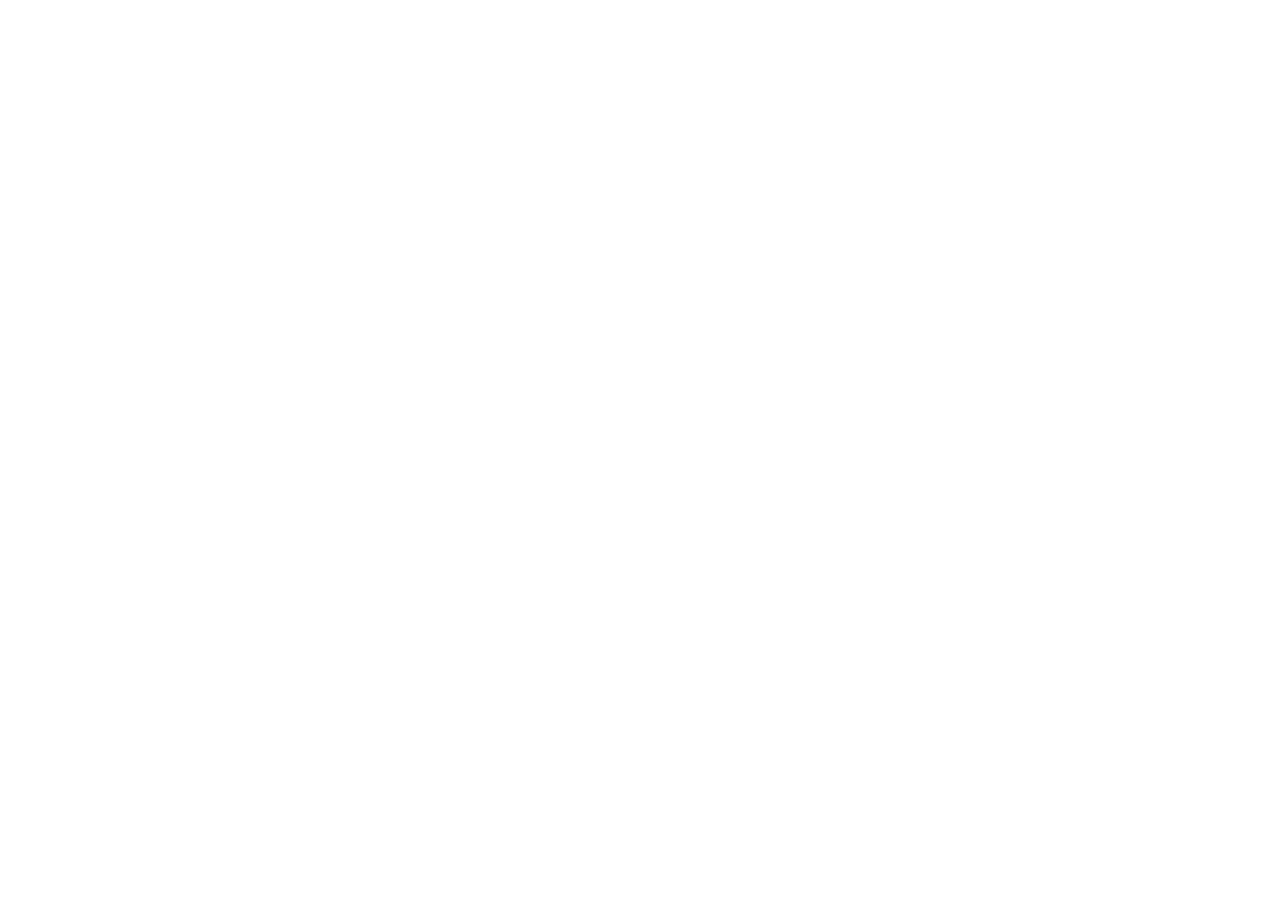
==== Produto/index.html @ 4fd7b770 "exercicios" ====
<!DOCTYPE html>
<html lang="en">
<head>
  <meta charset="UTF-8">
  <meta name="viewport" content="width=device-width, initial-scale=1.0">
  <link rel="icon" type="image/png" sizes="32x32" href="./images/favicon-32x32.png">
  <link rel="stylesheet" href="style.css">
  <title>Produto</title>
</head>
<body>
  <section id="card">
    <figure></figure>
  </section>
</body>
</html>
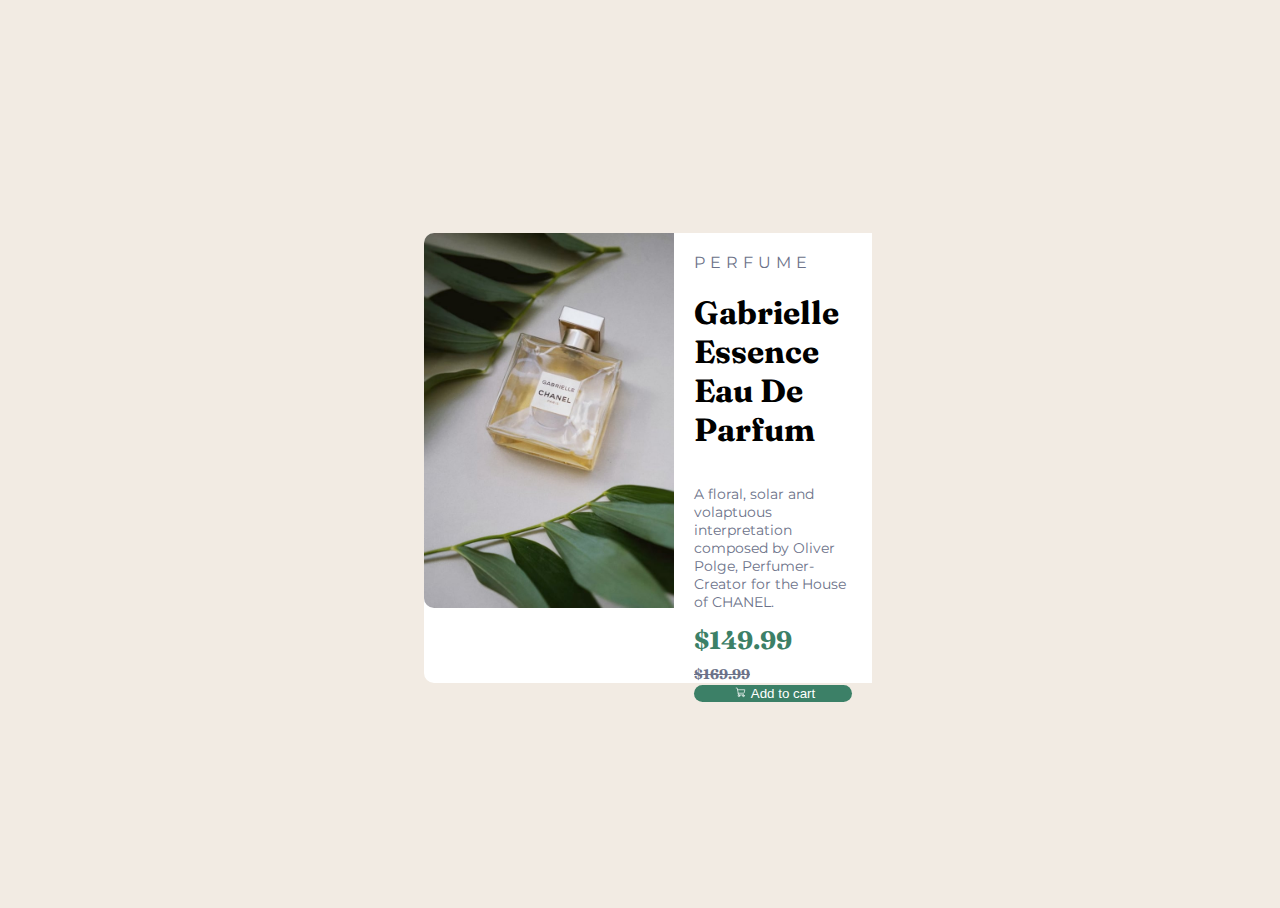
==== commit f774eee3: "produto" ====
--- a/Produto/index.html
+++ b/Produto/index.html
@@ -8,8 +8,20 @@
   <title>Produto</title>
 </head>
 <body>
-  <section id="card">
-    <figure></figure>
-  </section>
+  <div id="card">
+    <section id="Produto">
+      <figure>
+        <img src="images/image-product-desktop.jpg" alt="Perfume">
+      </figure>
+    </section>
+    <section id="descricao">
+      <header>perfume</header>
+      <h1>Gabrielle Essence Eau De Parfum</h1>
+      <p>A floral, solar and volaptuous interpretation composed by Oliver Polge, Perfumer-Creator for the House of CHANEL.</p>
+      <span id="desconto">$149.99 <span id="preco">$169.99</span></span>
+      <button><svg xmlns="http://www.w3.org/2000/svg" width="20" height="11" fill="#FFFFFF" viewBox="0 0 256 256"><rect width="256" height="256" fill="none"></rect><path d="M184,184H69.8L41.9,30.6A8,8,0,0,0,34.1,24H16" fill="none" stroke="#FFFFFF" stroke-linecap="round" stroke-linejoin="round" stroke-width="16"></path><circle cx="80" cy="204" r="20" fill="none" stroke="#FFFFFF" stroke-linecap="round" stroke-linejoin="round" stroke-width="16"></circle><circle cx="184" cy="204" r="20" fill="none" stroke="#FFFFFF" stroke-linecap="round" stroke-linejoin="round" stroke-width="16"></circle><path d="M62.5,144H188.1a15.9,15.9,0,0,0,15.7-13.1L216,64H48" fill="none" stroke="#FFFFFF" stroke-linecap="round" stroke-linejoin="round" stroke-width="16"></path></svg>Add to cart
+      </button>
+    </section>
+  </div>
 </body>
 </html>--- a/Produto/style.css
+++ b/Produto/style.css
@@ -0,0 +1,104 @@
+@import url('https://fonts.googleapis.com/css2?family=Fraunces:ital,opsz,wght@0,9..144,100;0,9..144,200;0,9..144,300;0,9..144,400;0,9..144,500;0,9..144,600;0,9..144,700;0,9..144,800;0,9..144,900;1,9..144,100;1,9..144,200;1,9..144,300;1,9..144,400;1,9..144,500;1,9..144,600;1,9..144,700;1,9..144,800;1,9..144,900&family=Montserrat:ital,wght@0,100;0,200;0,300;0,400;0,500;0,600;0,700;0,800;0,900;1,100;1,200;1,300;1,400;1,500;1,600;1,700;1,800;1,900&display=swap');
+
+html {
+    width: 100%;
+    height: 100%;
+}
+
+body {
+    background-color: hsl(30, 38%, 92%);
+    width: 100%;
+    height: 100%;
+    display: flex;
+    align-items: center;
+    justify-content: center;
+    font-family: 'Montserrat', sans-serif;
+}
+
+#card {
+    width: 35%;
+    height: 50%;
+    display: flex;
+    border-top-left-radius: 10px;
+    border-bottom-left-radius: 10px;
+    background-color: hsl(0, 0%, 100%);
+}
+
+figure {
+    margin: 0 auto;
+}
+
+img {
+    border-top-left-radius: 10px;
+    border-bottom-left-radius: 10px;
+    width: 250px;
+}
+
+#descricao {
+    margin: 20px 20px;
+    width: 50%;
+    display: flex;
+    flex-direction: column;
+    justify-content:space-around;
+}
+
+header {
+    text-transform: uppercase;
+    color: hsl(228, 12%, 48%);
+    letter-spacing: 5px;
+}
+
+h1 {
+    font-family: 'Fraunces', serif;
+    font-weight: 700;
+}
+
+p {
+    color: hsl(228, 12%, 48%);
+    font-size: 14px;
+}
+
+button {
+    border-radius: 10px;
+    border-style: none;
+    color: white;
+    height: 10%;
+    background-color: hsl(158, 36%, 37%);
+    transition: 0.5s;
+}
+
+button:hover {
+    opacity: 0.8;
+    cursor: pointer;
+}
+
+#desconto {
+    color: hsl(158, 36%, 37%);
+    font-size: 25px;
+}
+
+span {
+    font-family: 'Fraunces', serif;
+    font-weight: 700;
+}
+
+#preco {
+    color: hsl(228, 12%, 48%);
+    text-decoration: line-through;
+    font-size: 14px;
+}
+
+@media screen and (max-width: 480px) {
+
+    #card {
+        width: 100%;
+        height: 100%;
+        flex-direction: column;
+        justify-content: center;
+    }
+
+    #descricao {
+        text-align: center;
+        width: 80%;
+    }
+}
